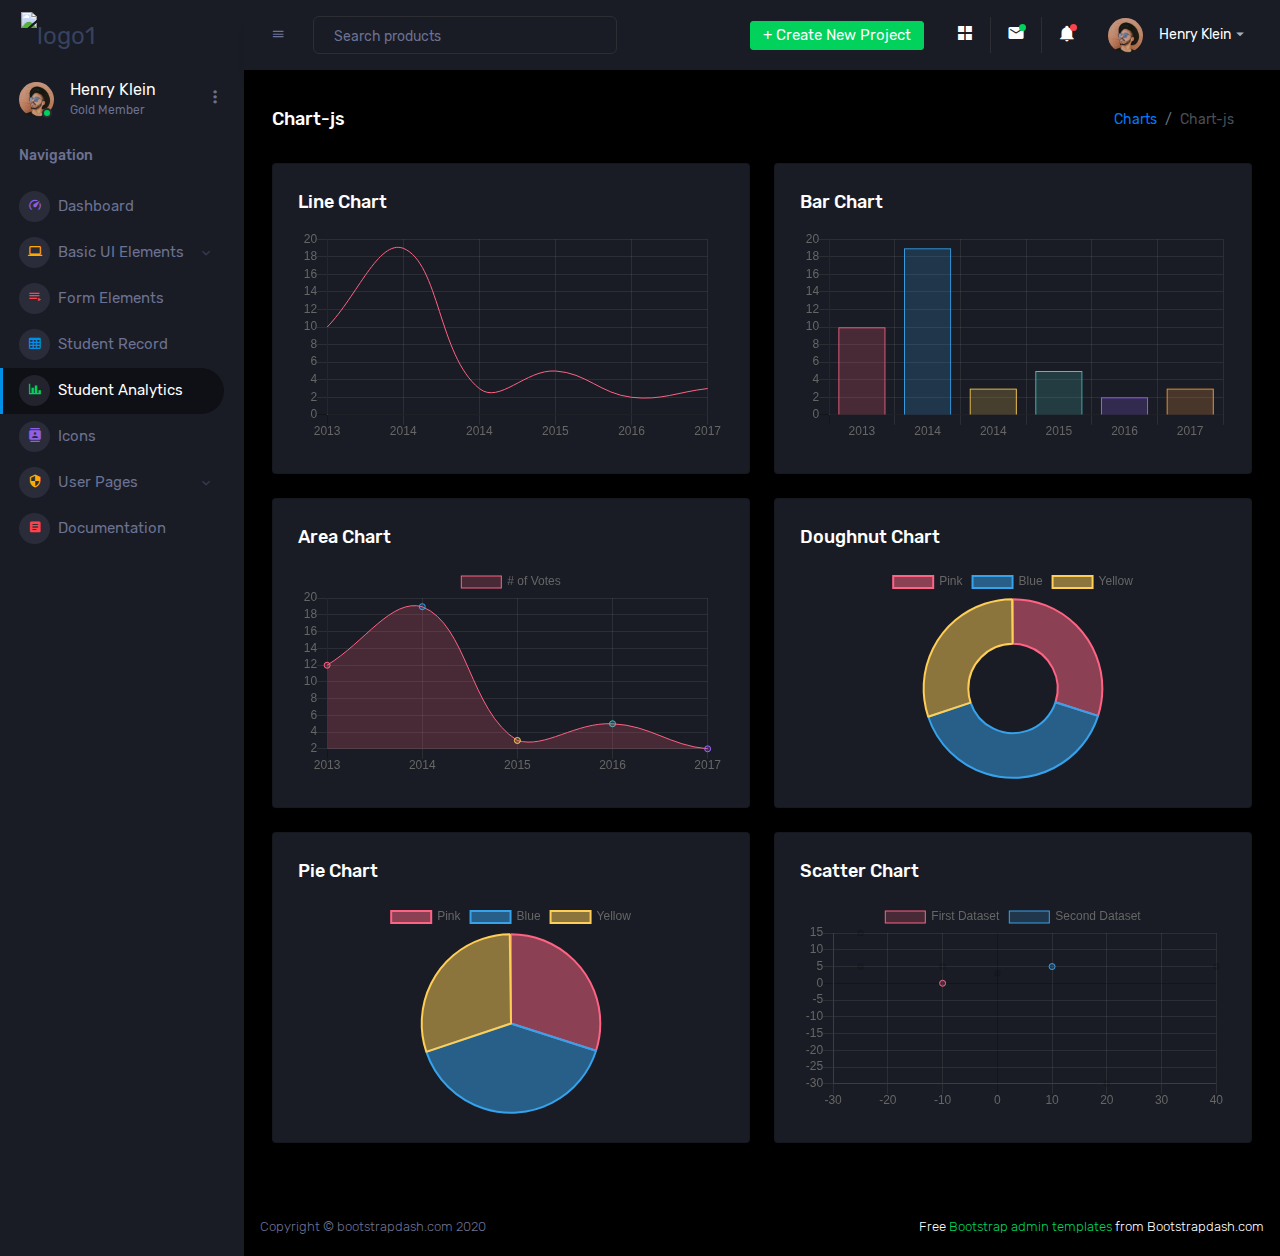
==== template/pages/charts/chartjs.html @ 00be7678 "UI" ====
<!DOCTYPE html>
<html lang="en">
  <head>
    <!-- Required meta tags -->
    <meta charset="utf-8">
    <meta name="viewport" content="width=device-width, initial-scale=1, shrink-to-fit=no">
    <title>Corona Admin</title>
    <!-- plugins:css -->
    <link rel="stylesheet" href="../../assets/vendors/mdi/css/materialdesignicons.min.css">
    <link rel="stylesheet" href="../../assets/vendors/css/vendor.bundle.base.css">
    <!-- endinject -->
    <!-- Plugin css for this page -->
    <!-- End Plugin css for this page -->
    <!-- inject:css -->
    <!-- endinject -->
    <!-- Layout styles -->
    <link rel="stylesheet" href="../../assets/css/style.css">
    <!-- End layout styles -->
    <link rel="shortcut icon" href="../../assets/images/favicon.png" />
  </head>
  <body>
    <div class="container-scroller">
      <!-- partial:../../partials/_sidebar.html -->
      <nav class="sidebar sidebar-offcanvas" id="sidebar">
        <div class="sidebar-brand-wrapper d-none d-lg-flex align-items-center justify-content-center fixed-top">
          <a class="sidebar-brand brand-logo" href="../../index.html"><img src="../../assets/images/logo1.png" width="15" height="10" alt="logo1" /></a>
          <a class="sidebar-brand brand-logo-mini" href="../../index.html"><img src="../../assets/images/logo.png" width="5" height="5" alt="logo" /></a>
        </div>
        <ul class="nav">
          <li class="nav-item profile">
            <div class="profile-desc">
              <div class="profile-pic">
                <div class="count-indicator">
                  <img class="img-xs rounded-circle " src="../../assets/images/faces/face15.jpg" alt="">
                  <span class="count bg-success"></span>
                </div>
                <div class="profile-name">
                  <h5 class="mb-0 font-weight-normal">Henry Klein</h5>
                  <span>Gold Member</span>
                </div>
              </div>
              <a href="#" id="profile-dropdown" data-toggle="dropdown"><i class="mdi mdi-dots-vertical"></i></a>
              <div class="dropdown-menu dropdown-menu-right sidebar-dropdown preview-list" aria-labelledby="profile-dropdown">
                <a href="#" class="dropdown-item preview-item">
                  <div class="preview-thumbnail">
                    <div class="preview-icon bg-dark rounded-circle">
                      <i class="mdi mdi-settings text-primary"></i>
                    </div>
                  </div>
                  <div class="preview-item-content">
                    <p class="preview-subject ellipsis mb-1 text-small">Account settings</p>
                  </div>
                </a>
                <div class="dropdown-divider"></div>
                <a href="#" class="dropdown-item preview-item">
                  <div class="preview-thumbnail">
                    <div class="preview-icon bg-dark rounded-circle">
                      <i class="mdi mdi-onepassword  text-info"></i>
                    </div>
                  </div>
                  <div class="preview-item-content">
                    <p class="preview-subject ellipsis mb-1 text-small">Change Password</p>
                  </div>
                </a>
                <div class="dropdown-divider"></div>
                <a href="#" class="dropdown-item preview-item">
                  <div class="preview-thumbnail">
                    <div class="preview-icon bg-dark rounded-circle">
                      <i class="mdi mdi-calendar-today text-success"></i>
                    </div>
                  </div>
                  <div class="preview-item-content">
                    <p class="preview-subject ellipsis mb-1 text-small">To-do list</p>
                  </div>
                </a>
              </div>
            </div>
          </li>
          <li class="nav-item nav-category">
            <span class="nav-link">Navigation</span>
          </li>
          <li class="nav-item menu-items">
            <a class="nav-link" href="../../index.html">
              <span class="menu-icon">
                <i class="mdi mdi-speedometer"></i>
              </span>
              <span class="menu-title">Dashboard</span>
            </a>
          </li>
          <li class="nav-item menu-items">
            <a class="nav-link" data-toggle="collapse" href="#ui-basic" aria-expanded="false" aria-controls="ui-basic">
              <span class="menu-icon">
                <i class="mdi mdi-laptop"></i>
              </span>
              <span class="menu-title">Basic UI Elements</span>
              <i class="menu-arrow"></i>
            </a>
            <div class="collapse" id="ui-basic">
              <ul class="nav flex-column sub-menu">
                <li class="nav-item"> <a class="nav-link" href="../../pages/ui-features/buttons.html">Buttons</a></li>
                <li class="nav-item"> <a class="nav-link" href="../../pages/ui-features/dropdowns.html">Dropdowns</a></li>
                <li class="nav-item"> <a class="nav-link" href="../../pages/ui-features/typography.html">Typography</a></li>
              </ul>
            </div>
          </li>
          <li class="nav-item menu-items">
            <a class="nav-link" href="../../pages/forms/basic_elements.html">
              <span class="menu-icon">
                <i class="mdi mdi-playlist-play"></i>
              </span>
              <span class="menu-title">Form Elements</span>
            </a>
          </li>
          <li class="nav-item menu-items">
            <a class="nav-link" href="../../pages/tables/basic-table.html">
              <span class="menu-icon">
                <i class="mdi mdi-table-large"></i>
              </span>
              <span class="menu-title">Student Record</span>
            </a>
          </li>
          <li class="nav-item menu-items">
            <a class="nav-link" href="../../pages/charts/chartjs.html">
              <span class="menu-icon">
                <i class="mdi mdi-chart-bar"></i>
              </span>
              <span class="menu-title">Student Analytics</span>
            </a>
          </li>
          <li class="nav-item menu-items">
            <a class="nav-link" href="../../pages/icons/mdi.html">
              <span class="menu-icon">
                <i class="mdi mdi-contacts"></i>
              </span>
              <span class="menu-title">Icons</span>
            </a>
          </li>
          <li class="nav-item menu-items">
            <a class="nav-link" data-toggle="collapse" href="#auth" aria-expanded="false" aria-controls="auth">
              <span class="menu-icon">
                <i class="mdi mdi-security"></i>
              </span>
              <span class="menu-title">User Pages</span>
              <i class="menu-arrow"></i>
            </a>
            <div class="collapse" id="auth">
              <ul class="nav flex-column sub-menu">
                <li class="nav-item"> <a class="nav-link" href="../../pages/samples/blank-page.html"> Profile </a></li>
                <li class="nav-item"> <a class="nav-link" href="../../pages/samples/error-404.html"> 404 </a></li>
                <li class="nav-item"> <a class="nav-link" href="../../pages/samples/error-500.html"> 500 </a></li>
                <li class="nav-item"> <a class="nav-link" href="../../pages/samples/login.html"> Login </a></li>
                <li class="nav-item"> <a class="nav-link" href="../../pages/samples/register.html"> Register </a></li>
              </ul>
            </div>
          </li>
          <li class="nav-item menu-items">
            <a class="nav-link" href="http://www.bootstrapdash.com/demo/corona-free/jquery/documentation/documentation.html">
              <span class="menu-icon">
                <i class="mdi mdi-file-document-box"></i>
              </span>
              <span class="menu-title">Documentation</span>
            </a>
          </li>
        </ul>
      </nav>
      <!-- partial -->
      <div class="container-fluid page-body-wrapper">
        <!-- partial:../../partials/_navbar.html -->
        <nav class="navbar p-0 fixed-top d-flex flex-row">
          <div class="navbar-brand-wrapper d-flex d-lg-none align-items-center justify-content-center">
            <a class="navbar-brand brand-logo-mini" href="../../index.html"><img src="../../assets/images/logo-mini.svg" alt="logo" /></a>
          </div>
          <div class="navbar-menu-wrapper flex-grow d-flex align-items-stretch">
            <button class="navbar-toggler navbar-toggler align-self-center" type="button" data-toggle="minimize">
              <span class="mdi mdi-menu"></span>
            </button>
            <ul class="navbar-nav w-100">
              <li class="nav-item w-100">
                <form class="nav-link mt-2 mt-md-0 d-none d-lg-flex search">
                  <input type="text" class="form-control" placeholder="Search products">
                </form>
              </li>
            </ul>
            <ul class="navbar-nav navbar-nav-right">
              <li class="nav-item dropdown d-none d-lg-block">
                <a class="nav-link btn btn-success create-new-button" id="createbuttonDropdown" data-toggle="dropdown" aria-expanded="false" href="#">+ Create New Project</a>
                <div class="dropdown-menu dropdown-menu-right navbar-dropdown preview-list" aria-labelledby="createbuttonDropdown">
                  <h6 class="p-3 mb-0">Projects</h6>
                  <div class="dropdown-divider"></div>
                  <a class="dropdown-item preview-item">
                    <div class="preview-thumbnail">
                      <div class="preview-icon bg-dark rounded-circle">
                        <i class="mdi mdi-file-outline text-primary"></i>
                      </div>
                    </div>
                    <div class="preview-item-content">
                      <p class="preview-subject ellipsis mb-1">Software Development</p>
                    </div>
                  </a>
                  <div class="dropdown-divider"></div>
                  <a class="dropdown-item preview-item">
                    <div class="preview-thumbnail">
                      <div class="preview-icon bg-dark rounded-circle">
                        <i class="mdi mdi-web text-info"></i>
                      </div>
                    </div>
                    <div class="preview-item-content">
                      <p class="preview-subject ellipsis mb-1">UI Development</p>
                    </div>
                  </a>
                  <div class="dropdown-divider"></div>
                  <a class="dropdown-item preview-item">
                    <div class="preview-thumbnail">
                      <div class="preview-icon bg-dark rounded-circle">
                        <i class="mdi mdi-layers text-danger"></i>
                      </div>
                    </div>
                    <div class="preview-item-content">
                      <p class="preview-subject ellipsis mb-1">Software Testing</p>
                    </div>
                  </a>
                  <div class="dropdown-divider"></div>
                  <p class="p-3 mb-0 text-center">See all projects</p>
                </div>
              </li>
              <li class="nav-item nav-settings d-none d-lg-block">
                <a class="nav-link" href="#">
                  <i class="mdi mdi-view-grid"></i>
                </a>
              </li>
              <li class="nav-item dropdown border-left">
                <a class="nav-link count-indicator dropdown-toggle" id="messageDropdown" href="#" data-toggle="dropdown" aria-expanded="false">
                  <i class="mdi mdi-email"></i>
                  <span class="count bg-success"></span>
                </a>
                <div class="dropdown-menu dropdown-menu-right navbar-dropdown preview-list" aria-labelledby="messageDropdown">
                  <h6 class="p-3 mb-0">Messages</h6>
                  <div class="dropdown-divider"></div>
                  <a class="dropdown-item preview-item">
                    <div class="preview-thumbnail">
                      <img src="../../assets/images/faces/face4.jpg" alt="image" class="rounded-circle profile-pic">
                    </div>
                    <div class="preview-item-content">
                      <p class="preview-subject ellipsis mb-1">Mark send you a message</p>
                      <p class="text-muted mb-0"> 1 Minutes ago </p>
                    </div>
                  </a>
                  <div class="dropdown-divider"></div>
                  <a class="dropdown-item preview-item">
                    <div class="preview-thumbnail">
                      <img src="../../assets/images/faces/face2.jpg" alt="image" class="rounded-circle profile-pic">
                    </div>
                    <div class="preview-item-content">
                      <p class="preview-subject ellipsis mb-1">Cregh send you a message</p>
                      <p class="text-muted mb-0"> 15 Minutes ago </p>
                    </div>
                  </a>
                  <div class="dropdown-divider"></div>
                  <a class="dropdown-item preview-item">
                    <div class="preview-thumbnail">
                      <img src="../../assets/images/faces/face3.jpg" alt="image" class="rounded-circle profile-pic">
                    </div>
                    <div class="preview-item-content">
                      <p class="preview-subject ellipsis mb-1">Profile picture updated</p>
                      <p class="text-muted mb-0"> 18 Minutes ago </p>
                    </div>
                  </a>
                  <div class="dropdown-divider"></div>
                  <p class="p-3 mb-0 text-center">4 new messages</p>
                </div>
              </li>
              <li class="nav-item dropdown border-left">
                <a class="nav-link count-indicator dropdown-toggle" id="notificationDropdown" href="#" data-toggle="dropdown">
                  <i class="mdi mdi-bell"></i>
                  <span class="count bg-danger"></span>
                </a>
                <div class="dropdown-menu dropdown-menu-right navbar-dropdown preview-list" aria-labelledby="notificationDropdown">
                  <h6 class="p-3 mb-0">Notifications</h6>
                  <div class="dropdown-divider"></div>
                  <a class="dropdown-item preview-item">
                    <div class="preview-thumbnail">
                      <div class="preview-icon bg-dark rounded-circle">
                        <i class="mdi mdi-calendar text-success"></i>
                      </div>
                    </div>
                    <div class="preview-item-content">
                      <p class="preview-subject mb-1">Event today</p>
                      <p class="text-muted ellipsis mb-0"> Just a reminder that you have an event today </p>
                    </div>
                  </a>
                  <div class="dropdown-divider"></div>
                  <a class="dropdown-item preview-item">
                    <div class="preview-thumbnail">
                      <div class="preview-icon bg-dark rounded-circle">
                        <i class="mdi mdi-settings text-danger"></i>
                      </div>
                    </div>
                    <div class="preview-item-content">
                      <p class="preview-subject mb-1">Settings</p>
                      <p class="text-muted ellipsis mb-0"> Update dashboard </p>
                    </div>
                  </a>
                  <div class="dropdown-divider"></div>
                  <a class="dropdown-item preview-item">
                    <div class="preview-thumbnail">
                      <div class="preview-icon bg-dark rounded-circle">
                        <i class="mdi mdi-link-variant text-warning"></i>
                      </div>
                    </div>
                    <div class="preview-item-content">
                      <p class="preview-subject mb-1">Launch Admin</p>
                      <p class="text-muted ellipsis mb-0"> New admin wow! </p>
                    </div>
                  </a>
                  <div class="dropdown-divider"></div>
                  <p class="p-3 mb-0 text-center">See all notifications</p>
                </div>
              </li>
              <li class="nav-item dropdown">
                <a class="nav-link" id="profileDropdown" href="#" data-toggle="dropdown">
                  <div class="navbar-profile">
                    <img class="img-xs rounded-circle" src="../../assets/images/faces/face15.jpg" alt="">
                    <p class="mb-0 d-none d-sm-block navbar-profile-name">Henry Klein</p>
                    <i class="mdi mdi-menu-down d-none d-sm-block"></i>
                  </div>
                </a>
                <div class="dropdown-menu dropdown-menu-right navbar-dropdown preview-list" aria-labelledby="profileDropdown">
                  <h6 class="p-3 mb-0">Profile</h6>
                  <div class="dropdown-divider"></div>
                  <a class="dropdown-item preview-item">
                    <div class="preview-thumbnail">
                      <div class="preview-icon bg-dark rounded-circle">
                        <i class="mdi mdi-settings text-success"></i>
                      </div>
                    </div>
                    <div class="preview-item-content">
                      <p class="preview-subject mb-1">Settings</p>
                    </div>
                  </a>
                  <div class="dropdown-divider"></div>
                  <a class="dropdown-item preview-item">
                    <div class="preview-thumbnail">
                      <div class="preview-icon bg-dark rounded-circle">
                        <i class="mdi mdi-logout text-danger"></i>
                      </div>
                    </div>
                    <div class="preview-item-content">
                      <p class="preview-subject mb-1">Log out</p>
                    </div>
                  </a>
                  <div class="dropdown-divider"></div>
                  <p class="p-3 mb-0 text-center">Advanced settings</p>
                </div>
              </li>
            </ul>
            <button class="navbar-toggler navbar-toggler-right d-lg-none align-self-center" type="button" data-toggle="offcanvas">
              <span class="mdi mdi-format-line-spacing"></span>
            </button>
          </div>
        </nav>
        <!-- partial -->
        <div class="main-panel">
          <div class="content-wrapper">
            <div class="page-header">
              <h3 class="page-title"> Chart-js </h3>
              <nav aria-label="breadcrumb">
                <ol class="breadcrumb">
                  <li class="breadcrumb-item"><a href="#">Charts</a></li>
                  <li class="breadcrumb-item active" aria-current="page">Chart-js</li>
                </ol>
              </nav>
            </div>
            <div class="row">
              <div class="col-lg-6 grid-margin stretch-card">
                <div class="card">
                  <div class="card-body">
                    <h4 class="card-title">Line chart</h4>
                    <canvas id="lineChart" style="height:250px"></canvas>
                  </div>
                </div>
              </div>
              <div class="col-lg-6 grid-margin stretch-card">
                <div class="card">
                  <div class="card-body">
                    <h4 class="card-title">Bar chart</h4>
                    <canvas id="barChart" style="height:230px"></canvas>
                  </div>
                </div>
              </div>
            </div>
            <div class="row">
              <div class="col-lg-6 grid-margin stretch-card">
                <div class="card">
                  <div class="card-body">
                    <h4 class="card-title">Area chart</h4>
                    <canvas id="areaChart" style="height:250px"></canvas>
                  </div>
                </div>
              </div>
              <div class="col-lg-6 grid-margin stretch-card">
                <div class="card">
                  <div class="card-body">
                    <h4 class="card-title">Doughnut chart</h4>
                    <canvas id="doughnutChart" style="height:250px"></canvas>
                  </div>
                </div>
              </div>
            </div>
            <div class="row">
              <div class="col-lg-6 grid-margin stretch-card">
                <div class="card">
                  <div class="card-body">
                    <h4 class="card-title">Pie chart</h4>
                    <canvas id="pieChart" style="height:250px"></canvas>
                  </div>
                </div>
              </div>
              <div class="col-lg-6 grid-margin stretch-card">
                <div class="card">
                  <div class="card-body">
                    <h4 class="card-title">Scatter chart</h4>
                    <canvas id="scatterChart" style="height:250px"></canvas>
                  </div>
                </div>
              </div>
            </div>
          </div>
          <!-- content-wrapper ends -->
          <!-- partial:../../partials/_footer.html -->
          <footer class="footer">
            <div class="d-sm-flex justify-content-center justify-content-sm-between">
              <span class="text-muted d-block text-center text-sm-left d-sm-inline-block">Copyright © bootstrapdash.com 2020</span>
              <span class="float-none float-sm-right d-block mt-1 mt-sm-0 text-center"> Free <a href="https://www.bootstrapdash.com/bootstrap-admin-template/" target="_blank">Bootstrap admin templates</a> from Bootstrapdash.com</span>
            </div>
          </footer>
          <!-- partial -->
        </div>
        <!-- main-panel ends -->
      </div>
      <!-- page-body-wrapper ends -->
    </div>
    <!-- container-scroller -->
    <!-- plugins:js -->
    <script src="../../assets/vendors/js/vendor.bundle.base.js"></script>
    <!-- endinject -->
    <!-- Plugin js for this page -->
    <script src="../../assets/vendors/chart.js/Chart.min.js"></script>
    <!-- End plugin js for this page -->
    <!-- inject:js -->
    <script src="../../assets/js/off-canvas.js"></script>
    <script src="../../assets/js/hoverable-collapse.js"></script>
    <script src="../../assets/js/misc.js"></script>
    <script src="../../assets/js/settings.js"></script>
    <script src="../../assets/js/todolist.js"></script>
    <!-- endinject -->
    <!-- Custom js for this page -->
    <script src="../../assets/js/chart.js"></script>
    <!-- End custom js for this page -->
  </body>
</html>
---- template/assets/vendors/css/vendor.bundle.base.css ----
/*
 * Container style
 */
.ps {
  overflow: hidden !important;
  overflow-anchor: none;
  -ms-overflow-style: none;
  touch-action: auto;
  -ms-touch-action: auto;
}

/*
 * Scrollbar rail styles
 */
.ps__rail-x {
  display: none;
  opacity: 0;
  transition: background-color .2s linear, opacity .2s linear;
  -webkit-transition: background-color .2s linear, opacity .2s linear;
  height: 15px;
  /* there must be 'bottom' or 'top' for ps__rail-x */
  bottom: 0px;
  /* please don't change 'position' */
  position: absolute;
}

.ps__rail-y {
  display: none;
  opacity: 0;
  transition: background-color .2s linear, opacity .2s linear;
  -webkit-transition: background-color .2s linear, opacity .2s linear;
  width: 15px;
  /* there must be 'right' or 'left' for ps__rail-y */
  right: 0;
  /* please don't change 'position' */
  position: absolute;
}

.ps--active-x > .ps__rail-x,
.ps--active-y > .ps__rail-y {
  display: block;
  background-color: transparent;
}

.ps:hover > .ps__rail-x,
.ps:hover > .ps__rail-y,
.ps--focus > .ps__rail-x,
.ps--focus > .ps__rail-y,
.ps--scrolling-x > .ps__rail-x,
.ps--scrolling-y > .ps__rail-y {
  opacity: 0.6;
}

.ps .ps__rail-x:hover,
.ps .ps__rail-y:hover,
.ps .ps__rail-x:focus,
.ps .ps__rail-y:focus,
.ps .ps__rail-x.ps--clicking,
.ps .ps__rail-y.ps--clicking {
  background-color: #eee;
  opacity: 0.9;
}

/*
 * Scrollbar thumb styles
 */
.ps__thumb-x {
  background-color: #aaa;
  border-radius: 6px;
  transition: background-color .2s linear, height .2s ease-in-out;
  -webkit-transition: background-color .2s linear, height .2s ease-in-out;
  height: 6px;
  /* there must be 'bottom' for ps__thumb-x */
  bottom: 2px;
  /* please don't change 'position' */
  position: absolute;
}

.ps__thumb-y {
  background-color: #aaa;
  border-radius: 6px;
  transition: background-color .2s linear, width .2s ease-in-out;
  -webkit-transition: background-color .2s linear, width .2s ease-in-out;
  width: 6px;
  /* there must be 'right' for ps__thumb-y */
  right: 2px;
  /* please don't change 'position' */
  position: absolute;
}

.ps__rail-x:hover > .ps__thumb-x,
.ps__rail-x:focus > .ps__thumb-x,
.ps__rail-x.ps--clicking .ps__thumb-x {
  background-color: #999;
  height: 11px;
}

.ps__rail-y:hover > .ps__thumb-y,
.ps__rail-y:focus > .ps__thumb-y,
.ps__rail-y.ps--clicking .ps__thumb-y {
  background-color: #999;
  width: 11px;
}

/* MS supports */
@supports (-ms-overflow-style: none) {
  .ps {
    overflow: auto !important;
  }
}

@media screen and (-ms-high-contrast: active), (-ms-high-contrast: none) {
  .ps {
    overflow: auto !important;
  }
}
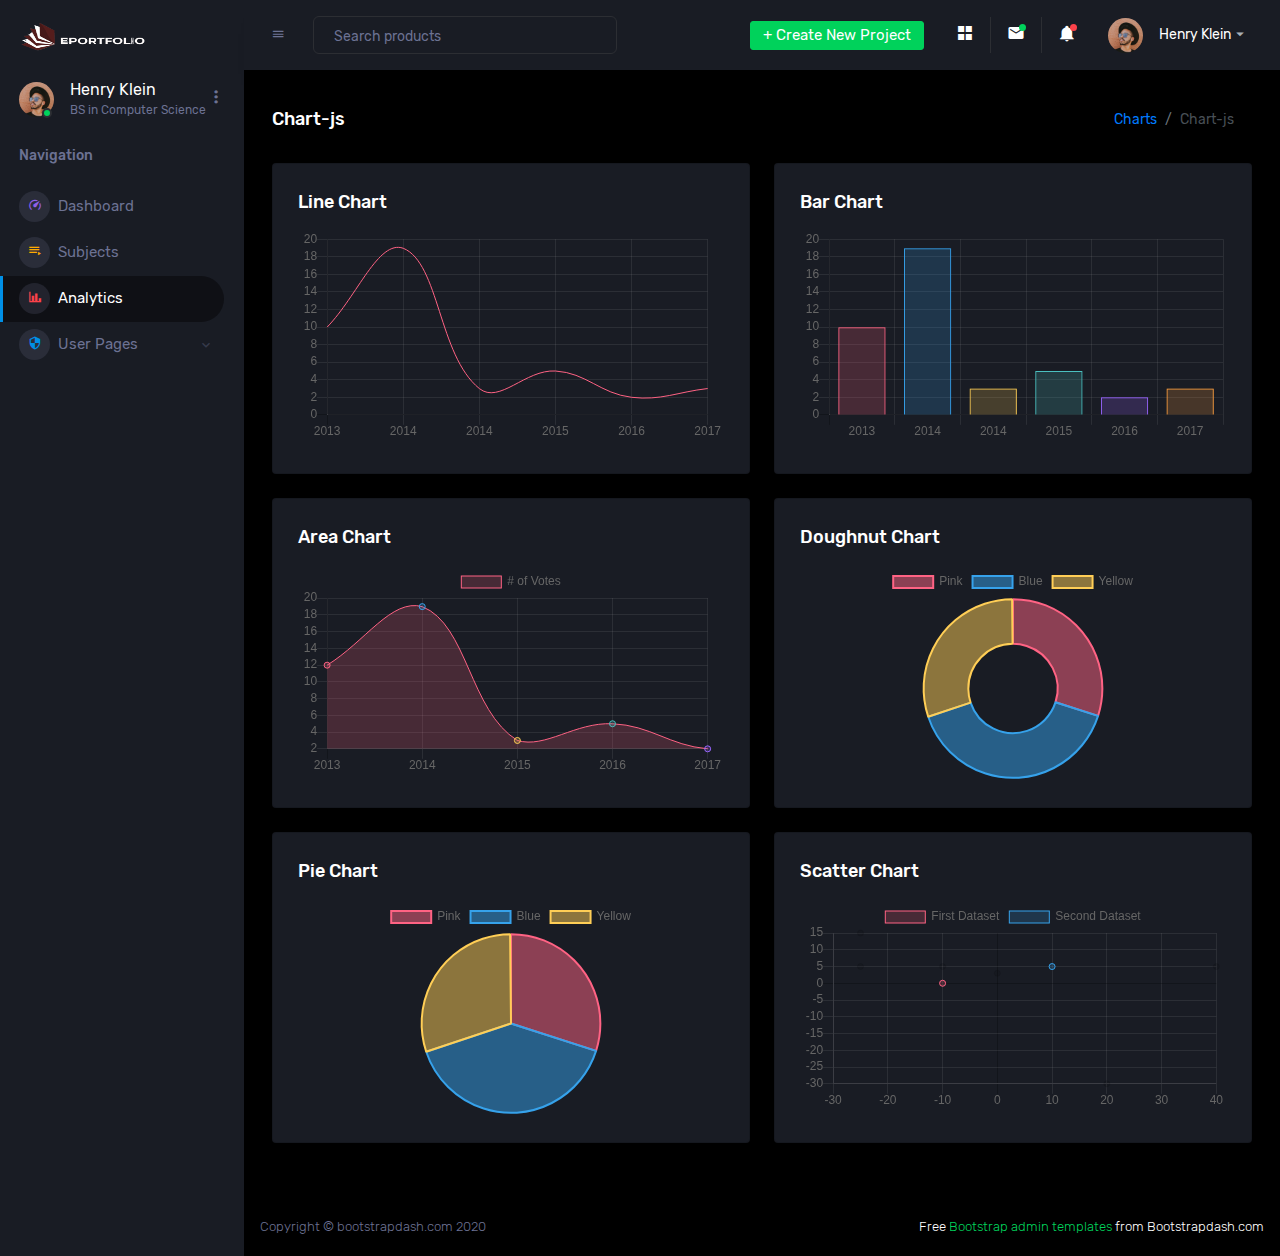
==== commit 0ed229f2: "pages update" ====
--- a/template/pages/charts/chartjs.html
+++ b/template/pages/charts/chartjs.html
@@ -1,460 +1,456 @@
 <!DOCTYPE html>
 <html lang="en">
-  <head>
-    <!-- Required meta tags -->
-    <meta charset="utf-8">
-    <meta name="viewport" content="width=device-width, initial-scale=1, shrink-to-fit=no">
-    <title>Corona Admin</title>
-    <!-- plugins:css -->
-    <link rel="stylesheet" href="../../assets/vendors/mdi/css/materialdesignicons.min.css">
-    <link rel="stylesheet" href="../../assets/vendors/css/vendor.bundle.base.css">
-    <!-- endinject -->
-    <!-- Plugin css for this page -->
-    <!-- End Plugin css for this page -->
-    <!-- inject:css -->
-    <!-- endinject -->
-    <!-- Layout styles -->
-    <link rel="stylesheet" href="../../assets/css/style.css">
-    <!-- End layout styles -->
-    <link rel="shortcut icon" href="../../assets/images/favicon.png" />
-  </head>
-  <body>
-    <div class="container-scroller">
-      <!-- partial:../../partials/_sidebar.html -->
-      <nav class="sidebar sidebar-offcanvas" id="sidebar">
-        <div class="sidebar-brand-wrapper d-none d-lg-flex align-items-center justify-content-center fixed-top">
-          <a class="sidebar-brand brand-logo" href="../../index.html"><img src="../../assets/images/logo1.png" width="15" height="10" alt="logo1" /></a>
-          <a class="sidebar-brand brand-logo-mini" href="../../index.html"><img src="../../assets/images/logo.png" width="5" height="5" alt="logo" /></a>
-        </div>
-        <ul class="nav">
-          <li class="nav-item profile">
-            <div class="profile-desc">
-              <div class="profile-pic">
-                <div class="count-indicator">
-                  <img class="img-xs rounded-circle " src="../../assets/images/faces/face15.jpg" alt="">
-                  <span class="count bg-success"></span>
-                </div>
-                <div class="profile-name">
-                  <h5 class="mb-0 font-weight-normal">Henry Klein</h5>
-                  <span>Gold Member</span>
-                </div>
-              </div>
-              <a href="#" id="profile-dropdown" data-toggle="dropdown"><i class="mdi mdi-dots-vertical"></i></a>
-              <div class="dropdown-menu dropdown-menu-right sidebar-dropdown preview-list" aria-labelledby="profile-dropdown">
-                <a href="#" class="dropdown-item preview-item">
-                  <div class="preview-thumbnail">
-                    <div class="preview-icon bg-dark rounded-circle">
-                      <i class="mdi mdi-settings text-primary"></i>
-                    </div>
-                  </div>
-                  <div class="preview-item-content">
-                    <p class="preview-subject ellipsis mb-1 text-small">Account settings</p>
-                  </div>
-                </a>
-                <div class="dropdown-divider"></div>
-                <a href="#" class="dropdown-item preview-item">
-                  <div class="preview-thumbnail">
-                    <div class="preview-icon bg-dark rounded-circle">
-                      <i class="mdi mdi-onepassword  text-info"></i>
-                    </div>
-                  </div>
-                  <div class="preview-item-content">
-                    <p class="preview-subject ellipsis mb-1 text-small">Change Password</p>
-                  </div>
-                </a>
-                <div class="dropdown-divider"></div>
-                <a href="#" class="dropdown-item preview-item">
-                  <div class="preview-thumbnail">
-                    <div class="preview-icon bg-dark rounded-circle">
-                      <i class="mdi mdi-calendar-today text-success"></i>
-                    </div>
-                  </div>
-                  <div class="preview-item-content">
-                    <p class="preview-subject ellipsis mb-1 text-small">To-do list</p>
-                  </div>
-                </a>
-              </div>
-            </div>
-          </li>
-          <li class="nav-item nav-category">
-            <span class="nav-link">Navigation</span>
-          </li>
-          <li class="nav-item menu-items">
-            <a class="nav-link" href="../../index.html">
-              <span class="menu-icon">
-                <i class="mdi mdi-speedometer"></i>
-              </span>
-              <span class="menu-title">Dashboard</span>
-            </a>
-          </li>
-          <li class="nav-item menu-items">
-            <a class="nav-link" data-toggle="collapse" href="#ui-basic" aria-expanded="false" aria-controls="ui-basic">
-              <span class="menu-icon">
-                <i class="mdi mdi-laptop"></i>
-              </span>
-              <span class="menu-title">Basic UI Elements</span>
-              <i class="menu-arrow"></i>
-            </a>
-            <div class="collapse" id="ui-basic">
-              <ul class="nav flex-column sub-menu">
-                <li class="nav-item"> <a class="nav-link" href="../../pages/ui-features/buttons.html">Buttons</a></li>
-                <li class="nav-item"> <a class="nav-link" href="../../pages/ui-features/dropdowns.html">Dropdowns</a></li>
-                <li class="nav-item"> <a class="nav-link" href="../../pages/ui-features/typography.html">Typography</a></li>
-              </ul>
-            </div>
-          </li>
-          <li class="nav-item menu-items">
-            <a class="nav-link" href="../../pages/forms/basic_elements.html">
-              <span class="menu-icon">
-                <i class="mdi mdi-playlist-play"></i>
-              </span>
-              <span class="menu-title">Form Elements</span>
-            </a>
-          </li>
-          <li class="nav-item menu-items">
-            <a class="nav-link" href="../../pages/tables/basic-table.html">
-              <span class="menu-icon">
-                <i class="mdi mdi-table-large"></i>
-              </span>
-              <span class="menu-title">Student Record</span>
-            </a>
-          </li>
-          <li class="nav-item menu-items">
-            <a class="nav-link" href="../../pages/charts/chartjs.html">
-              <span class="menu-icon">
-                <i class="mdi mdi-chart-bar"></i>
-              </span>
-              <span class="menu-title">Student Analytics</span>
-            </a>
-          </li>
-          <li class="nav-item menu-items">
-            <a class="nav-link" href="../../pages/icons/mdi.html">
-              <span class="menu-icon">
-                <i class="mdi mdi-contacts"></i>
-              </span>
-              <span class="menu-title">Icons</span>
-            </a>
-          </li>
-          <li class="nav-item menu-items">
-            <a class="nav-link" data-toggle="collapse" href="#auth" aria-expanded="false" aria-controls="auth">
-              <span class="menu-icon">
-                <i class="mdi mdi-security"></i>
-              </span>
-              <span class="menu-title">User Pages</span>
-              <i class="menu-arrow"></i>
-            </a>
-            <div class="collapse" id="auth">
-              <ul class="nav flex-column sub-menu">
-                <li class="nav-item"> <a class="nav-link" href="../../pages/samples/blank-page.html"> Profile </a></li>
-                <li class="nav-item"> <a class="nav-link" href="../../pages/samples/error-404.html"> 404 </a></li>
-                <li class="nav-item"> <a class="nav-link" href="../../pages/samples/error-500.html"> 500 </a></li>
-                <li class="nav-item"> <a class="nav-link" href="../../pages/samples/login.html"> Login </a></li>
-                <li class="nav-item"> <a class="nav-link" href="../../pages/samples/register.html"> Register </a></li>
-              </ul>
-            </div>
-          </li>
-          <li class="nav-item menu-items">
-            <a class="nav-link" href="http://www.bootstrapdash.com/demo/corona-free/jquery/documentation/documentation.html">
-              <span class="menu-icon">
-                <i class="mdi mdi-file-document-box"></i>
-              </span>
-              <span class="menu-title">Documentation</span>
-            </a>
-          </li>
-        </ul>
-      </nav>
-      <!-- partial -->
-      <div class="container-fluid page-body-wrapper">
-        <!-- partial:../../partials/_navbar.html -->
-        <nav class="navbar p-0 fixed-top d-flex flex-row">
-          <div class="navbar-brand-wrapper d-flex d-lg-none align-items-center justify-content-center">
-            <a class="navbar-brand brand-logo-mini" href="../../index.html"><img src="../../assets/images/logo-mini.svg" alt="logo" /></a>
-          </div>
-          <div class="navbar-menu-wrapper flex-grow d-flex align-items-stretch">
-            <button class="navbar-toggler navbar-toggler align-self-center" type="button" data-toggle="minimize">
-              <span class="mdi mdi-menu"></span>
-            </button>
-            <ul class="navbar-nav w-100">
-              <li class="nav-item w-100">
-                <form class="nav-link mt-2 mt-md-0 d-none d-lg-flex search">
-                  <input type="text" class="form-control" placeholder="Search products">
-                </form>
+
+<head>
+  <!-- Required meta tags -->
+  <meta charset="utf-8">
+  <meta name="viewport" content="width=device-width, initial-scale=1, shrink-to-fit=no">
+  <title>Corona Admin</title>
+  <!-- plugins:css -->
+  <link rel="stylesheet" href="../../assets/vendors/mdi/css/materialdesignicons.min.css">
+  <link rel="stylesheet" href="../../assets/vendors/css/vendor.bundle.base.css">
+  <!-- endinject -->
+  <!-- Plugin css for this page -->
+  <!-- End Plugin css for this page -->
+  <!-- inject:css -->
+  <!-- endinject -->
+  <!-- Layout styles -->
+  <link rel="stylesheet" href="../../assets/css/style.css">
+  <!-- End layout styles -->
+  <link rel="shortcut icon" href="../../assets/images/favicon.png" />
+</head>
+
+<body>
+  <div class="container-scroller">
+    <!-- partial:../../partials/_sidebar.html -->
+    <nav class="sidebar sidebar-offcanvas" id="sidebar">
+      <div class="sidebar-brand-wrapper d-none d-lg-flex align-items-center justify-content-center fixed-top">
+        <a class="sidebar-brand brand-logo" href="index.html"> <img src="..\..\assets\images\samples\logo1.png"
+            width="15" height="10" alt="logo1" /></a>
+        <a class="sidebar-brand brand-logo-mini" href="index.html"> <img src="../../assets/images/samples/logo.png"
+            width="5" height="5" alt="logo" /></a>
+      </div>
+      <ul class="nav">
+        <li class="nav-item profile">
+          <div class="profile-desc">
+            <div class="profile-pic">
+              <div class="count-indicator">
+                <img class="img-xs rounded-circle " src="../../assets/images/faces/face15.jpg" alt="">
+                <span class="count bg-success"></span>
+              </div>
+              <div class="profile-name">
+                <h5 class="mb-0 font-weight-normal">Henry Klein</h5>
+                <span>BS in Computer Science</span>
+              </div>
+            </div>
+            <a href="#" id="profile-dropdown" data-toggle="dropdown"><i class="mdi mdi-dots-vertical"></i></a>
+            <div class="dropdown-menu dropdown-menu-right sidebar-dropdown preview-list"
+              aria-labelledby="profile-dropdown">
+              <a href="#" class="dropdown-item preview-item">
+                <div class="preview-thumbnail">
+                  <div class="preview-icon bg-dark rounded-circle">
+                    <i class="mdi mdi-settings text-primary"></i>
+                  </div>
+                </div>
+                <div class="preview-item-content">
+                  <p class="preview-subject ellipsis mb-1 text-small">Account settings</p>
+                </div>
+              </a>
+              <div class="dropdown-divider"></div>
+              <a href="#" class="dropdown-item preview-item">
+                <div class="preview-thumbnail">
+                  <div class="preview-icon bg-dark rounded-circle">
+                    <i class="mdi mdi-onepassword  text-info"></i>
+                  </div>
+                </div>
+                <div class="preview-item-content">
+                  <p class="preview-subject ellipsis mb-1 text-small">Change Password</p>
+                </div>
+              </a>
+              <div class="dropdown-divider"></div>
+              <a href="#" class="dropdown-item preview-item">
+                <div class="preview-thumbnail">
+                  <div class="preview-icon bg-dark rounded-circle">
+                    <i class="mdi mdi-calendar-today text-success"></i>
+                  </div>
+                </div>
+                <div class="preview-item-content">
+                  <p class="preview-subject ellipsis mb-1 text-small">To-do list</p>
+                </div>
+              </a>
+            </div>
+          </div>
+        </li>
+        <li class="nav-item nav-category">
+          <span class="nav-link">Navigation</span>
+        </li>
+        <li class="nav-item menu-items">
+          <a class="nav-link" href="../../index.html">
+            <span class="menu-icon">
+              <i class="mdi mdi-speedometer"></i>
+            </span>
+            <span class="menu-title">Dashboard</span>
+          </a>
+        </li>
+        <!-- <li class="nav-item menu-items">
+          <a class="nav-link" data-toggle="collapse" href="#ui-basic" aria-expanded="false" aria-controls="ui-basic">
+            <span class="menu-icon">
+              <i class="mdi mdi-laptop"></i>
+            </span>
+            <span class="menu-title">Basic UI Elements</span>
+            <i class="menu-arrow"></i>
+          </a>
+          <div class="collapse" id="ui-basic">
+            <ul class="nav flex-column sub-menu">
+              <li class="nav-item"> <a class="nav-link" href="../../pages/ui-features/buttons.html">Buttons</a></li>
+              <li class="nav-item"> <a class="nav-link" href="../../pages/ui-features/dropdowns.html">Dropdowns</a></li>
+              <li class="nav-item"> <a class="nav-link" href="../../pages/ui-features/typography.html">Typography</a>
               </li>
             </ul>
-            <ul class="navbar-nav navbar-nav-right">
-              <li class="nav-item dropdown d-none d-lg-block">
-                <a class="nav-link btn btn-success create-new-button" id="createbuttonDropdown" data-toggle="dropdown" aria-expanded="false" href="#">+ Create New Project</a>
-                <div class="dropdown-menu dropdown-menu-right navbar-dropdown preview-list" aria-labelledby="createbuttonDropdown">
-                  <h6 class="p-3 mb-0">Projects</h6>
-                  <div class="dropdown-divider"></div>
-                  <a class="dropdown-item preview-item">
-                    <div class="preview-thumbnail">
-                      <div class="preview-icon bg-dark rounded-circle">
-                        <i class="mdi mdi-file-outline text-primary"></i>
-                      </div>
-                    </div>
-                    <div class="preview-item-content">
-                      <p class="preview-subject ellipsis mb-1">Software Development</p>
-                    </div>
-                  </a>
-                  <div class="dropdown-divider"></div>
-                  <a class="dropdown-item preview-item">
-                    <div class="preview-thumbnail">
-                      <div class="preview-icon bg-dark rounded-circle">
-                        <i class="mdi mdi-web text-info"></i>
-                      </div>
-                    </div>
-                    <div class="preview-item-content">
-                      <p class="preview-subject ellipsis mb-1">UI Development</p>
-                    </div>
-                  </a>
-                  <div class="dropdown-divider"></div>
-                  <a class="dropdown-item preview-item">
-                    <div class="preview-thumbnail">
-                      <div class="preview-icon bg-dark rounded-circle">
-                        <i class="mdi mdi-layers text-danger"></i>
-                      </div>
-                    </div>
-                    <div class="preview-item-content">
-                      <p class="preview-subject ellipsis mb-1">Software Testing</p>
-                    </div>
-                  </a>
-                  <div class="dropdown-divider"></div>
-                  <p class="p-3 mb-0 text-center">See all projects</p>
-                </div>
-              </li>
-              <li class="nav-item nav-settings d-none d-lg-block">
-                <a class="nav-link" href="#">
-                  <i class="mdi mdi-view-grid"></i>
-                </a>
-              </li>
-              <li class="nav-item dropdown border-left">
-                <a class="nav-link count-indicator dropdown-toggle" id="messageDropdown" href="#" data-toggle="dropdown" aria-expanded="false">
-                  <i class="mdi mdi-email"></i>
-                  <span class="count bg-success"></span>
-                </a>
-                <div class="dropdown-menu dropdown-menu-right navbar-dropdown preview-list" aria-labelledby="messageDropdown">
-                  <h6 class="p-3 mb-0">Messages</h6>
-                  <div class="dropdown-divider"></div>
-                  <a class="dropdown-item preview-item">
-                    <div class="preview-thumbnail">
-                      <img src="../../assets/images/faces/face4.jpg" alt="image" class="rounded-circle profile-pic">
-                    </div>
-                    <div class="preview-item-content">
-                      <p class="preview-subject ellipsis mb-1">Mark send you a message</p>
-                      <p class="text-muted mb-0"> 1 Minutes ago </p>
-                    </div>
-                  </a>
-                  <div class="dropdown-divider"></div>
-                  <a class="dropdown-item preview-item">
-                    <div class="preview-thumbnail">
-                      <img src="../../assets/images/faces/face2.jpg" alt="image" class="rounded-circle profile-pic">
-                    </div>
-                    <div class="preview-item-content">
-                      <p class="preview-subject ellipsis mb-1">Cregh send you a message</p>
-                      <p class="text-muted mb-0"> 15 Minutes ago </p>
-                    </div>
-                  </a>
-                  <div class="dropdown-divider"></div>
-                  <a class="dropdown-item preview-item">
-                    <div class="preview-thumbnail">
-                      <img src="../../assets/images/faces/face3.jpg" alt="image" class="rounded-circle profile-pic">
-                    </div>
-                    <div class="preview-item-content">
-                      <p class="preview-subject ellipsis mb-1">Profile picture updated</p>
-                      <p class="text-muted mb-0"> 18 Minutes ago </p>
-                    </div>
-                  </a>
-                  <div class="dropdown-divider"></div>
-                  <p class="p-3 mb-0 text-center">4 new messages</p>
-                </div>
-              </li>
-              <li class="nav-item dropdown border-left">
-                <a class="nav-link count-indicator dropdown-toggle" id="notificationDropdown" href="#" data-toggle="dropdown">
-                  <i class="mdi mdi-bell"></i>
-                  <span class="count bg-danger"></span>
-                </a>
-                <div class="dropdown-menu dropdown-menu-right navbar-dropdown preview-list" aria-labelledby="notificationDropdown">
-                  <h6 class="p-3 mb-0">Notifications</h6>
-                  <div class="dropdown-divider"></div>
-                  <a class="dropdown-item preview-item">
-                    <div class="preview-thumbnail">
-                      <div class="preview-icon bg-dark rounded-circle">
-                        <i class="mdi mdi-calendar text-success"></i>
-                      </div>
-                    </div>
-                    <div class="preview-item-content">
-                      <p class="preview-subject mb-1">Event today</p>
-                      <p class="text-muted ellipsis mb-0"> Just a reminder that you have an event today </p>
-                    </div>
-                  </a>
-                  <div class="dropdown-divider"></div>
-                  <a class="dropdown-item preview-item">
-                    <div class="preview-thumbnail">
-                      <div class="preview-icon bg-dark rounded-circle">
-                        <i class="mdi mdi-settings text-danger"></i>
-                      </div>
-                    </div>
-                    <div class="preview-item-content">
-                      <p class="preview-subject mb-1">Settings</p>
-                      <p class="text-muted ellipsis mb-0"> Update dashboard </p>
-                    </div>
-                  </a>
-                  <div class="dropdown-divider"></div>
-                  <a class="dropdown-item preview-item">
-                    <div class="preview-thumbnail">
-                      <div class="preview-icon bg-dark rounded-circle">
-                        <i class="mdi mdi-link-variant text-warning"></i>
-                      </div>
-                    </div>
-                    <div class="preview-item-content">
-                      <p class="preview-subject mb-1">Launch Admin</p>
-                      <p class="text-muted ellipsis mb-0"> New admin wow! </p>
-                    </div>
-                  </a>
-                  <div class="dropdown-divider"></div>
-                  <p class="p-3 mb-0 text-center">See all notifications</p>
-                </div>
-              </li>
-              <li class="nav-item dropdown">
-                <a class="nav-link" id="profileDropdown" href="#" data-toggle="dropdown">
-                  <div class="navbar-profile">
-                    <img class="img-xs rounded-circle" src="../../assets/images/faces/face15.jpg" alt="">
-                    <p class="mb-0 d-none d-sm-block navbar-profile-name">Henry Klein</p>
-                    <i class="mdi mdi-menu-down d-none d-sm-block"></i>
-                  </div>
-                </a>
-                <div class="dropdown-menu dropdown-menu-right navbar-dropdown preview-list" aria-labelledby="profileDropdown">
-                  <h6 class="p-3 mb-0">Profile</h6>
-                  <div class="dropdown-divider"></div>
-                  <a class="dropdown-item preview-item">
-                    <div class="preview-thumbnail">
-                      <div class="preview-icon bg-dark rounded-circle">
-                        <i class="mdi mdi-settings text-success"></i>
-                      </div>
-                    </div>
-                    <div class="preview-item-content">
-                      <p class="preview-subject mb-1">Settings</p>
-                    </div>
-                  </a>
-                  <div class="dropdown-divider"></div>
-                  <a class="dropdown-item preview-item">
-                    <div class="preview-thumbnail">
-                      <div class="preview-icon bg-dark rounded-circle">
-                        <i class="mdi mdi-logout text-danger"></i>
-                      </div>
-                    </div>
-                    <div class="preview-item-content">
-                      <p class="preview-subject mb-1">Log out</p>
-                    </div>
-                  </a>
-                  <div class="dropdown-divider"></div>
-                  <p class="p-3 mb-0 text-center">Advanced settings</p>
-                </div>
-              </li>
+          </div>
+        </li> -->
+        <li class="nav-item menu-items">
+          <a class="nav-link" href="../../pages/forms/basic_elements.html">
+            <span class="menu-icon">
+              <i class="mdi mdi-playlist-play"></i>
+            </span>
+            <span class="menu-title">Subjects</span>
+          </a>
+        </li>
+        <li class="nav-item menu-items">
+          <a class="nav-link" href="../../pages/charts/chartjs.html">
+            <span class="menu-icon">
+              <i class="mdi mdi-chart-bar"></i>
+            </span>
+            <span class="menu-title">Analytics</span>
+          </a>
+        </li>
+        <li class="nav-item menu-items">
+          <a class="nav-link" data-toggle="collapse" href="#auth" aria-expanded="false" aria-controls="auth">
+            <span class="menu-icon">
+              <i class="mdi mdi-security"></i>
+            </span>
+            <span class="menu-title">User Pages</span>
+            <i class="menu-arrow"></i>
+          </a>
+          <div class="collapse" id="auth">
+            <ul class="nav flex-column sub-menu">
+              <li class="nav-item"> <a class="nav-link" href="../../pages/samples/blank-page.html"> Profile </a></li>
+              <li class="nav-item"> <a class="nav-link" href="../../pages/samples/error-404.html"> 404 </a></li>
+              <li class="nav-item"> <a class="nav-link" href="../../pages/samples/error-500.html"> 500 </a></li>
+              <li class="nav-item"> <a class="nav-link" href="../../pages/samples/login.html"> Login </a></li>
+              <li class="nav-item"> <a class="nav-link" href="../../pages/samples/register.html"> Register </a></li>
             </ul>
-            <button class="navbar-toggler navbar-toggler-right d-lg-none align-self-center" type="button" data-toggle="offcanvas">
-              <span class="mdi mdi-format-line-spacing"></span>
-            </button>
-          </div>
-        </nav>
+          </div>
+        </li>
+      </ul>
+    </nav>
+    <!-- partial -->
+    <div class="container-fluid page-body-wrapper">
+      <!-- partial:../../partials/_navbar.html -->
+      <nav class="navbar p-0 fixed-top d-flex flex-row">
+        <div class="navbar-brand-wrapper d-flex d-lg-none align-items-center justify-content-center">
+          <a class="navbar-brand brand-logo-mini" href="../../index.html"><img src="../../assets/images/logo-mini.svg"
+              alt="logo" /></a>
+        </div>
+        <div class="navbar-menu-wrapper flex-grow d-flex align-items-stretch">
+          <button class="navbar-toggler navbar-toggler align-self-center" type="button" data-toggle="minimize">
+            <span class="mdi mdi-menu"></span>
+          </button>
+          <ul class="navbar-nav w-100">
+            <li class="nav-item w-100">
+              <form class="nav-link mt-2 mt-md-0 d-none d-lg-flex search">
+                <input type="text" class="form-control" placeholder="Search products">
+              </form>
+            </li>
+          </ul>
+          <ul class="navbar-nav navbar-nav-right">
+            <li class="nav-item dropdown d-none d-lg-block">
+              <a class="nav-link btn btn-success create-new-button" id="createbuttonDropdown" data-toggle="dropdown"
+                aria-expanded="false" href="#">+ Create New Project</a>
+              <div class="dropdown-menu dropdown-menu-right navbar-dropdown preview-list"
+                aria-labelledby="createbuttonDropdown">
+                <h6 class="p-3 mb-0">Projects</h6>
+                <div class="dropdown-divider"></div>
+                <a class="dropdown-item preview-item">
+                  <div class="preview-thumbnail">
+                    <div class="preview-icon bg-dark rounded-circle">
+                      <i class="mdi mdi-file-outline text-primary"></i>
+                    </div>
+                  </div>
+                  <div class="preview-item-content">
+                    <p class="preview-subject ellipsis mb-1">Software Development</p>
+                  </div>
+                </a>
+                <div class="dropdown-divider"></div>
+                <a class="dropdown-item preview-item">
+                  <div class="preview-thumbnail">
+                    <div class="preview-icon bg-dark rounded-circle">
+                      <i class="mdi mdi-web text-info"></i>
+                    </div>
+                  </div>
+                  <div class="preview-item-content">
+                    <p class="preview-subject ellipsis mb-1">UI Development</p>
+                  </div>
+                </a>
+                <div class="dropdown-divider"></div>
+                <a class="dropdown-item preview-item">
+                  <div class="preview-thumbnail">
+                    <div class="preview-icon bg-dark rounded-circle">
+                      <i class="mdi mdi-layers text-danger"></i>
+                    </div>
+                  </div>
+                  <div class="preview-item-content">
+                    <p class="preview-subject ellipsis mb-1">Software Testing</p>
+                  </div>
+                </a>
+                <div class="dropdown-divider"></div>
+                <p class="p-3 mb-0 text-center">See all projects</p>
+              </div>
+            </li>
+            <li class="nav-item nav-settings d-none d-lg-block">
+              <a class="nav-link" href="#">
+                <i class="mdi mdi-view-grid"></i>
+              </a>
+            </li>
+            <li class="nav-item dropdown border-left">
+              <a class="nav-link count-indicator dropdown-toggle" id="messageDropdown" href="#" data-toggle="dropdown"
+                aria-expanded="false">
+                <i class="mdi mdi-email"></i>
+                <span class="count bg-success"></span>
+              </a>
+              <div class="dropdown-menu dropdown-menu-right navbar-dropdown preview-list"
+                aria-labelledby="messageDropdown">
+                <h6 class="p-3 mb-0">Messages</h6>
+                <div class="dropdown-divider"></div>
+                <a class="dropdown-item preview-item">
+                  <div class="preview-thumbnail">
+                    <img src="../../assets/images/faces/face4.jpg" alt="image" class="rounded-circle profile-pic">
+                  </div>
+                  <div class="preview-item-content">
+                    <p class="preview-subject ellipsis mb-1">Mark send you a message</p>
+                    <p class="text-muted mb-0"> 1 Minutes ago </p>
+                  </div>
+                </a>
+                <div class="dropdown-divider"></div>
+                <a class="dropdown-item preview-item">
+                  <div class="preview-thumbnail">
+                    <img src="../../assets/images/faces/face2.jpg" alt="image" class="rounded-circle profile-pic">
+                  </div>
+                  <div class="preview-item-content">
+                    <p class="preview-subject ellipsis mb-1">Cregh send you a message</p>
+                    <p class="text-muted mb-0"> 15 Minutes ago </p>
+                  </div>
+                </a>
+                <div class="dropdown-divider"></div>
+                <a class="dropdown-item preview-item">
+                  <div class="preview-thumbnail">
+                    <img src="../../assets/images/faces/face3.jpg" alt="image" class="rounded-circle profile-pic">
+                  </div>
+                  <div class="preview-item-content">
+                    <p class="preview-subject ellipsis mb-1">Profile picture updated</p>
+                    <p class="text-muted mb-0"> 18 Minutes ago </p>
+                  </div>
+                </a>
+                <div class="dropdown-divider"></div>
+                <p class="p-3 mb-0 text-center">4 new messages</p>
+              </div>
+            </li>
+            <li class="nav-item dropdown border-left">
+              <a class="nav-link count-indicator dropdown-toggle" id="notificationDropdown" href="#"
+                data-toggle="dropdown">
+                <i class="mdi mdi-bell"></i>
+                <span class="count bg-danger"></span>
+              </a>
+              <div class="dropdown-menu dropdown-menu-right navbar-dropdown preview-list"
+                aria-labelledby="notificationDropdown">
+                <h6 class="p-3 mb-0">Notifications</h6>
+                <div class="dropdown-divider"></div>
+                <a class="dropdown-item preview-item">
+                  <div class="preview-thumbnail">
+                    <div class="preview-icon bg-dark rounded-circle">
+                      <i class="mdi mdi-calendar text-success"></i>
+                    </div>
+                  </div>
+                  <div class="preview-item-content">
+                    <p class="preview-subject mb-1">Event today</p>
+                    <p class="text-muted ellipsis mb-0"> Just a reminder that you have an event today </p>
+                  </div>
+                </a>
+                <div class="dropdown-divider"></div>
+                <a class="dropdown-item preview-item">
+                  <div class="preview-thumbnail">
+                    <div class="preview-icon bg-dark rounded-circle">
+                      <i class="mdi mdi-settings text-danger"></i>
+                    </div>
+                  </div>
+                  <div class="preview-item-content">
+                    <p class="preview-subject mb-1">Settings</p>
+                    <p class="text-muted ellipsis mb-0"> Update dashboard </p>
+                  </div>
+                </a>
+                <div class="dropdown-divider"></div>
+                <a class="dropdown-item preview-item">
+                  <div class="preview-thumbnail">
+                    <div class="preview-icon bg-dark rounded-circle">
+                      <i class="mdi mdi-link-variant text-warning"></i>
+                    </div>
+                  </div>
+                  <div class="preview-item-content">
+                    <p class="preview-subject mb-1">Launch Admin</p>
+                    <p class="text-muted ellipsis mb-0"> New admin wow! </p>
+                  </div>
+                </a>
+                <div class="dropdown-divider"></div>
+                <p class="p-3 mb-0 text-center">See all notifications</p>
+              </div>
+            </li>
+            <li class="nav-item dropdown">
+              <a class="nav-link" id="profileDropdown" href="#" data-toggle="dropdown">
+                <div class="navbar-profile">
+                  <img class="img-xs rounded-circle" src="../../assets/images/faces/face15.jpg" alt="">
+                  <p class="mb-0 d-none d-sm-block navbar-profile-name">Henry Klein</p>
+                  <i class="mdi mdi-menu-down d-none d-sm-block"></i>
+                </div>
+              </a>
+              <div class="dropdown-menu dropdown-menu-right navbar-dropdown preview-list"
+                aria-labelledby="profileDropdown">
+                <h6 class="p-3 mb-0">Profile</h6>
+                <div class="dropdown-divider"></div>
+                <a class="dropdown-item preview-item">
+                  <div class="preview-thumbnail">
+                    <div class="preview-icon bg-dark rounded-circle">
+                      <i class="mdi mdi-settings text-success"></i>
+                    </div>
+                  </div>
+                  <div class="preview-item-content">
+                    <p class="preview-subject mb-1">Settings</p>
+                  </div>
+                </a>
+                <div class="dropdown-divider"></div>
+                <a class="dropdown-item preview-item">
+                  <div class="preview-thumbnail">
+                    <div class="preview-icon bg-dark rounded-circle">
+                      <i class="mdi mdi-logout text-danger"></i>
+                    </div>
+                  </div>
+                  <div class="preview-item-content">
+                    <p class="preview-subject mb-1">Log out</p>
+                  </div>
+                </a>
+                <div class="dropdown-divider"></div>
+                <p class="p-3 mb-0 text-center">Advanced settings</p>
+              </div>
+            </li>
+          </ul>
+          <button class="navbar-toggler navbar-toggler-right d-lg-none align-self-center" type="button"
+            data-toggle="offcanvas">
+            <span class="mdi mdi-format-line-spacing"></span>
+          </button>
+        </div>
+      </nav>
+
+      <!-- partial -->
+      <div class="main-panel">
+        <div class="content-wrapper">
+          <div class="page-header">
+            <h3 class="page-title"> Chart-js </h3>
+            <nav aria-label="breadcrumb">
+              <ol class="breadcrumb">
+                <li class="breadcrumb-item"><a href="#">Charts</a></li>
+                <li class="breadcrumb-item active" aria-current="page">Chart-js</li>
+              </ol>
+            </nav>
+          </div>
+          <div class="row">
+            <div class="col-lg-6 grid-margin stretch-card">
+              <div class="card">
+                <div class="card-body">
+                  <h4 class="card-title">Line chart</h4>
+                  <canvas id="lineChart" style="height:250px"></canvas>
+                </div>
+              </div>
+            </div>
+            <div class="col-lg-6 grid-margin stretch-card">
+              <div class="card">
+                <div class="card-body">
+                  <h4 class="card-title">Bar chart</h4>
+                  <canvas id="barChart" style="height:230px"></canvas>
+                </div>
+              </div>
+            </div>
+          </div>
+          <div class="row">
+            <div class="col-lg-6 grid-margin stretch-card">
+              <div class="card">
+                <div class="card-body">
+                  <h4 class="card-title">Area chart</h4>
+                  <canvas id="areaChart" style="height:250px"></canvas>
+                </div>
+              </div>
+            </div>
+            <div class="col-lg-6 grid-margin stretch-card">
+              <div class="card">
+                <div class="card-body">
+                  <h4 class="card-title">Doughnut chart</h4>
+                  <canvas id="doughnutChart" style="height:250px"></canvas>
+                </div>
+              </div>
+            </div>
+          </div>
+          <div class="row">
+            <div class="col-lg-6 grid-margin stretch-card">
+              <div class="card">
+                <div class="card-body">
+                  <h4 class="card-title">Pie chart</h4>
+                  <canvas id="pieChart" style="height:250px"></canvas>
+                </div>
+              </div>
+            </div>
+            <div class="col-lg-6 grid-margin stretch-card">
+              <div class="card">
+                <div class="card-body">
+                  <h4 class="card-title">Scatter chart</h4>
+                  <canvas id="scatterChart" style="height:250px"></canvas>
+                </div>
+              </div>
+            </div>
+          </div>
+        </div>
+        <!-- content-wrapper ends -->
+        <!-- partial:../../partials/_footer.html -->
+        <footer class="footer">
+          <div class="d-sm-flex justify-content-center justify-content-sm-between">
+            <span class="text-muted d-block text-center text-sm-left d-sm-inline-block">Copyright © bootstrapdash.com
+              2020</span>
+            <span class="float-none float-sm-right d-block mt-1 mt-sm-0 text-center"> Free <a
+                href="https://www.bootstrapdash.com/bootstrap-admin-template/" target="_blank">Bootstrap admin
+                templates</a> from Bootstrapdash.com</span>
+          </div>
+        </footer>
         <!-- partial -->
-        <div class="main-panel">
-          <div class="content-wrapper">
-            <div class="page-header">
-              <h3 class="page-title"> Chart-js </h3>
-              <nav aria-label="breadcrumb">
-                <ol class="breadcrumb">
-                  <li class="breadcrumb-item"><a href="#">Charts</a></li>
-                  <li class="breadcrumb-item active" aria-current="page">Chart-js</li>
-                </ol>
-              </nav>
-            </div>
-            <div class="row">
-              <div class="col-lg-6 grid-margin stretch-card">
-                <div class="card">
-                  <div class="card-body">
-                    <h4 class="card-title">Line chart</h4>
-                    <canvas id="lineChart" style="height:250px"></canvas>
-                  </div>
-                </div>
-              </div>
-              <div class="col-lg-6 grid-margin stretch-card">
-                <div class="card">
-                  <div class="card-body">
-                    <h4 class="card-title">Bar chart</h4>
-                    <canvas id="barChart" style="height:230px"></canvas>
-                  </div>
-                </div>
-              </div>
-            </div>
-            <div class="row">
-              <div class="col-lg-6 grid-margin stretch-card">
-                <div class="card">
-                  <div class="card-body">
-                    <h4 class="card-title">Area chart</h4>
-                    <canvas id="areaChart" style="height:250px"></canvas>
-                  </div>
-                </div>
-              </div>
-              <div class="col-lg-6 grid-margin stretch-card">
-                <div class="card">
-                  <div class="card-body">
-                    <h4 class="card-title">Doughnut chart</h4>
-                    <canvas id="doughnutChart" style="height:250px"></canvas>
-                  </div>
-                </div>
-              </div>
-            </div>
-            <div class="row">
-              <div class="col-lg-6 grid-margin stretch-card">
-                <div class="card">
-                  <div class="card-body">
-                    <h4 class="card-title">Pie chart</h4>
-                    <canvas id="pieChart" style="height:250px"></canvas>
-                  </div>
-                </div>
-              </div>
-              <div class="col-lg-6 grid-margin stretch-card">
-                <div class="card">
-                  <div class="card-body">
-                    <h4 class="card-title">Scatter chart</h4>
-                    <canvas id="scatterChart" style="height:250px"></canvas>
-                  </div>
-                </div>
-              </div>
-            </div>
-          </div>
-          <!-- content-wrapper ends -->
-          <!-- partial:../../partials/_footer.html -->
-          <footer class="footer">
-            <div class="d-sm-flex justify-content-center justify-content-sm-between">
-              <span class="text-muted d-block text-center text-sm-left d-sm-inline-block">Copyright © bootstrapdash.com 2020</span>
-              <span class="float-none float-sm-right d-block mt-1 mt-sm-0 text-center"> Free <a href="https://www.bootstrapdash.com/bootstrap-admin-template/" target="_blank">Bootstrap admin templates</a> from Bootstrapdash.com</span>
-            </div>
-          </footer>
-          <!-- partial -->
-        </div>
-        <!-- main-panel ends -->
       </div>
-      <!-- page-body-wrapper ends -->
+      <!-- main-panel ends -->
     </div>
-    <!-- container-scroller -->
-    <!-- plugins:js -->
-    <script src="../../assets/vendors/js/vendor.bundle.base.js"></script>
-    <!-- endinject -->
-    <!-- Plugin js for this page -->
-    <script src="../../assets/vendors/chart.js/Chart.min.js"></script>
-    <!-- End plugin js for this page -->
-    <!-- inject:js -->
-    <script src="../../assets/js/off-canvas.js"></script>
-    <script src="../../assets/js/hoverable-collapse.js"></script>
-    <script src="../../assets/js/misc.js"></script>
-    <script src="../../assets/js/settings.js"></script>
-    <script src="../../assets/js/todolist.js"></script>
-    <!-- endinject -->
-    <!-- Custom js for this page -->
-    <script src="../../assets/js/chart.js"></script>
-    <!-- End custom js for this page -->
-  </body>
+    <!-- page-body-wrapper ends -->
+  </div>
+  <!-- container-scroller -->
+  <!-- plugins:js -->
+  <script src="../../assets/vendors/js/vendor.bundle.base.js"></script>
+  <!-- endinject -->
+  <!-- Plugin js for this page -->
+  <script src="../../assets/vendors/chart.js/Chart.min.js"></script>
+  <!-- End plugin js for this page -->
+  <!-- inject:js -->
+  <script src="../../assets/js/off-canvas.js"></script>
+  <script src="../../assets/js/hoverable-collapse.js"></script>
+  <script src="../../assets/js/misc.js"></script>
+  <script src="../../assets/js/settings.js"></script>
+  <script src="../../assets/js/todolist.js"></script>
+  <!-- endinject -->
+  <!-- Custom js for this page -->
+  <script src="../../assets/js/chart.js"></script>
+  <!-- End custom js for this page -->
+</body>
+
 </html>--- a/template/assets/css/style.css
+++ b/template/assets/css/style.css
@@ -7658,11 +7658,7 @@
 select {
   word-wrap: normal; }
 
-button,
-[type="button"],
-[type="reset"],
-[type="submit"] {
-  -webkit-appearance: button; }
+
 
 button:not(:disabled),
 [type="button"]:not(:disabled),
@@ -7710,9 +7706,6 @@
 [type="number"]::-webkit-outer-spin-button {
   height: auto; }
 
-[type="search"] {
-  outline-offset: -2px;
-  -webkit-appearance: none; }
 
 [type="search"]::-webkit-search-decoration {
   -webkit-appearance: none; }
@@ -10747,8 +10740,7 @@
   z-index: 1;
   display: block;
   min-height: 1.5rem;
-  padding-left: 1.5rem;
-  color-adjust: exact; }
+  padding-left: 1.5rem; }
 
 .custom-control-inline {
   display: inline-flex;
@@ -15378,9 +15370,6 @@
 .tt-hint, .form-control:focus, .asColorPicker-input:focus, .dataTables_wrapper select:focus, .jsgrid .jsgrid-table .jsgrid-filter-row input:focus[type=text],
 .jsgrid .jsgrid-table .jsgrid-filter-row select:focus, .jsgrid .jsgrid-table .jsgrid-filter-row input:focus[type=number], .select2-container--default .select2-selection--single:focus, .select2-container--default .select2-selection--single .select2-search__field:focus, .typeahead:focus,
 .tt-query:focus,
-.tt-hint:focus {
-  -webkit-box-shadow: none;
-  -moz-box-shadow: none; }
 
 .form-control, .asColorPicker-input, .dataTables_wrapper select, .jsgrid .jsgrid-table .jsgrid-filter-row input[type=text],
 .jsgrid .jsgrid-table .jsgrid-filter-row select, .jsgrid .jsgrid-table .jsgrid-filter-row input[type=number], .select2-container--default .select2-selection--single, .select2-container--default .select2-selection--single .select2-search__field, .typeahead,
@@ -18565,7 +18554,6 @@
             border-radius: 100%;
             display: block;
             margin: auto;
-            vertical-align: middle;
             position: absolute;
             top: 1px;
             z-index: -1;
@@ -18586,7 +18574,6 @@
             border-radius: 100%;
             display: block;
             margin: auto;
-            vertical-align: middle;
             position: absolute;
             top: 1px;
             z-index: -1;
@@ -18610,7 +18597,6 @@
           border-radius: 4px;
           display: block;
           margin: auto;
-          vertical-align: middle;
           position: absolute;
           top: 6px;
           z-index: -1;
@@ -18629,7 +18615,6 @@
           border-radius: 4px;
           display: block;
           margin: auto;
-          vertical-align: middle;
           position: absolute;
           top: 6px;
           z-index: -1;
@@ -19878,8 +19863,7 @@
   color: white;
   background: rgba(0, 0, 0, 0.8);
   width: 100px;
-  margin-left: -50px;
-  -webkit-transition: 0.1s left, 0.1s top; }
+  margin-left: -50px; }
 
 .wysi-editor .wrap {
   max-width: 700px;
